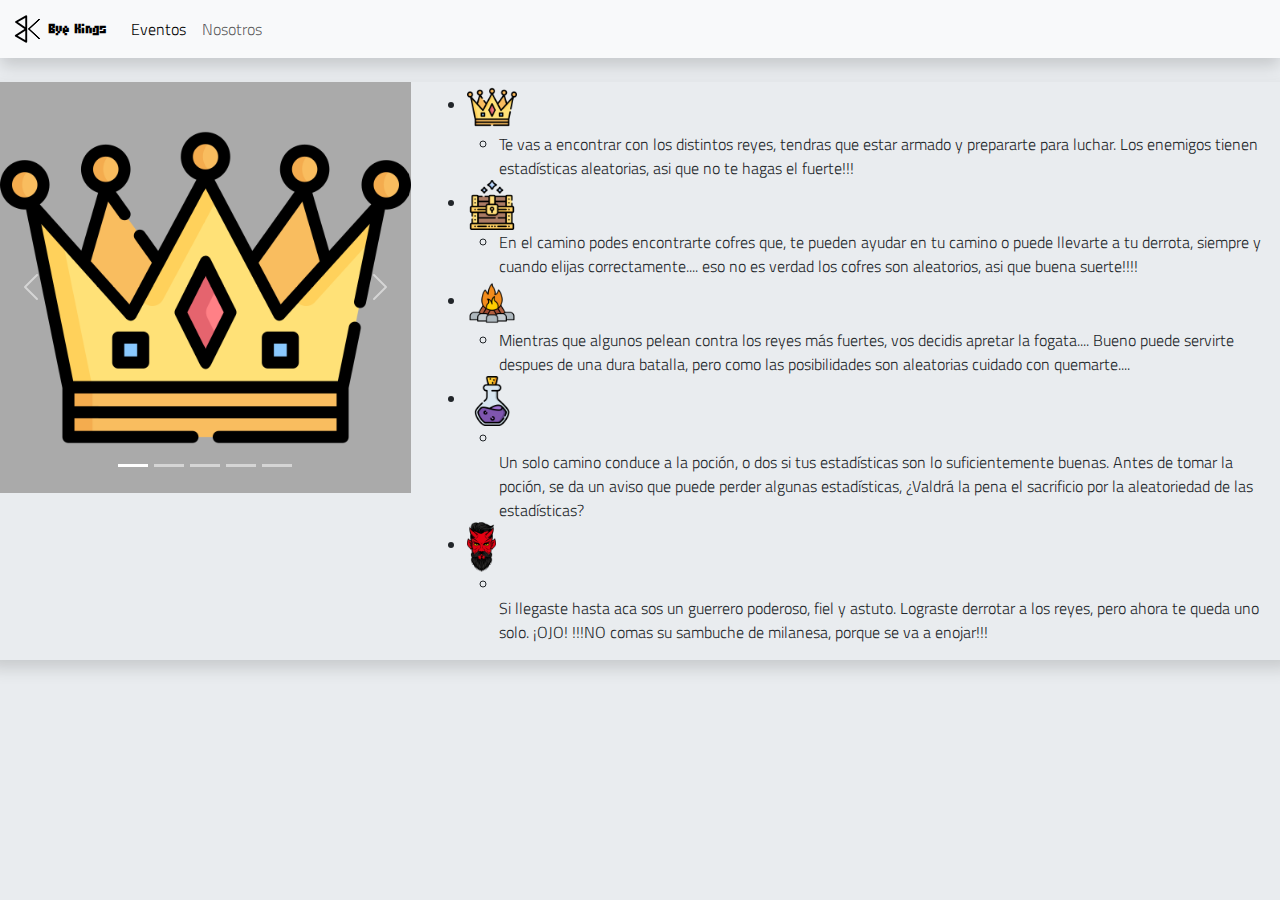
==== Index-2.html @ fb82991f "add web" ====
<!DOCTYPE html>
<html>

<head>
    <meta charset="UTF-8">
    <meta name="viewport" content="width=device-width, initial-scale=1.0">
    <title>Bye Kings</title>
    <link rel="icon" href="berkano.png" type="image/x-icon">
    <link href="https://cdn.jsdelivr.net/npm/bootstrap@5.3.3/dist/css/bootstrap.min.css" rel="stylesheet"
        integrity="sha384-QWTKZyjpPEjISv5WaRU9OFeRpok6YctnYmDr5pNlyT2bRjXh0JMhjY6hW+ALEwIH" crossorigin="anonymous">
    <link rel="stylesheet" href="style.css">
    <link rel="preconnect" href="https://fonts.googleapis.com">
    <link rel="preconnect" href="https://fonts.gstatic.com" crossorigin>
    <link href="https://fonts.googleapis.com/css2?family=Micro+5&display=swap" rel="stylesheet">
    <link
        href="https://fonts.googleapis.com/css2?family=Major+Mono+Display&family=Titillium+Web:ital,wght@0,200;0,300;0,400;0,600;0,700;0,900;1,200;1,300;1,400;1,600;1,700&display=swap"
        rel="stylesheet">


</head>


<body class="bg-body-secondary">
    <div class="shadow mb-4 bg-body-tertiary rounded">
        <nav class="navbar navbar-expand-lg bg-body-tertiary">
          <div class="container-fluid">
            <a class="navbar-brand micro-5-regular" href="Index.html">
              <img src="berkano.png" alt="berkanalogo">
              Bye Kings
            </a>
            <button class="navbar-toggler" type="button" data-bs-toggle="collapse" data-bs-target="#navbarNav"
              aria-controls="navbarNav" aria-expanded="false" aria-label="Toggle navigation">
              <span class="navbar-toggler-icon"></span>
            </button>
            <div class="collapse navbar-collapse" id="navbarNav">
              <ul class="navbar-nav">
                <li class="nav-item">
                  <a class="nav-link active" aria-current="page" href="Index-2.html">Eventos</a>
                </li>
                <li class="nav-item">
                  <a class="nav-link" href="Index-3.html">Nosotros</a>
                </li>
              </ul>
            </div>
          </div>
        </nav>
      </div>


<div class="row shadow">
    <div class="col-md-4">
        <div id="carouselExampleCaptions" class="carousel slide ">
            <div class="carousel-indicators">
                <button type="button" data-bs-target="#carouselExampleCaptions" data-bs-slide-to="0" class="active"
                    aria-current="true" aria-label="Slide 1"></button>
                <button type="button" data-bs-target="#carouselExampleCaptions" data-bs-slide-to="1"
                    aria-label="Slide 2"></button>
                <button type="button" data-bs-target="#carouselExampleCaptions" data-bs-slide-to="2"
                    aria-label="Slide 3"></button>
                    <button type="button" data-bs-target="#carouselExampleCaptions" data-bs-slide-to="3"
                    aria-label="Slide 4"></button>
                    <button type="button" data-bs-target="#carouselExampleCaptions" data-bs-slide-to="4"
                    aria-label="Slide 5"></button>
            </div>
            <div class="carousel-inner">
                <div class="carousel-item active">
                    <img src="Img/game/KingBad - copia.png" class="d-block w-100" alt="Corona">
                    <div class="carousel-caption d-none d-md-block">
                    </div>
                </div>
                <div class="carousel-item">
                    <img src="Img/game/cofre-del-tesoro cartoon - copia.png" class="d-block w-100" alt="Cofre del tesoro">
                    <div class="carousel-caption d-none d-md-block">
                    </div>
                </div>
                <div class="carousel-item">
                    <img src="Img/game/fireee - copia.png" class="d-block w-100" alt="Fuego">
                    <div class="carousel-caption d-none d-md-block">
                    </div>
                </div>
                <div class="carousel-item">
                    <img src="Img/game/potion - copia.png" class="d-block w-100" alt="Poción">
                    <div class="carousel-caption d-none d-md-block">
                    </div>
                </div>
                <div class="carousel-item">
                    <img src="Img/game/bossIcon.png" class="d-block w-100" alt="Jefe Final">
                    <div class="carousel-caption d-none d-md-block">
                    </div>
                </div>
            </div>
            <button class="carousel-control-prev" type="button" data-bs-target="#carouselExampleCaptions"
                data-bs-slide="prev">
                <span class="carousel-control-prev-icon" aria-hidden="true"></span>
                <span class="visually-hidden">Previous</span>
            </button>
            <button class="carousel-control-next" type="button" data-bs-target="#carouselExampleCaptions"
                data-bs-slide="next">
                <span class="carousel-control-next-icon" aria-hidden="true"></span>
                <span class="visually-hidden">Next</span>
            </button>
        </div>
    </div>
    <div class="col-md-8">
        <ul class="lista">
           <li><img src="Img/game/KingBad ico.ico" class="ico" alt="crown" type="image/x-icon">
            <ul><li>Te vas a encontrar con los distintos reyes, tendras que estar armado y prepararte para luchar. Los enemigos tienen estadísticas aleatorias, asi que no te hagas el fuerte!!! </li></ul></li>
           <li><img src="Img/game/cofre-del-tesoro ico.ico" class="ico" alt="chest" type="image/x-icon">
            <ul><li>En el camino podes encontrarte cofres que, te pueden ayudar en tu camino o puede llevarte a tu derrota, siempre y cuando elijas correctamente.... eso no es verdad los cofres son aleatorios, asi que buena suerte!!!!</li></ul></li></li>
           <li><img src="Img/game/fireee ico.ico" class="ico" alt="fire" type="image/x-icon">
            <ul><li>Mientras que algunos pelean contra los reyes más fuertes, vos decidis apretar la fogata.... Bueno puede servirte despues de una dura batalla, pero como las posibilidades son aleatorias cuidado con quemarte....</li></ul></li></li>
           <li><img src="Img/game/potion ico.ico" class="ico" alt="potion" type="image/x-icon">
            <ul><li></li>Un solo camino conduce a la poción, o dos si tus estadísticas son lo suficientemente buenas. Antes de tomar la poción, se da un aviso que puede perder algunas estadísticas, ¿Valdrá la pena el sacrificio por la aleatoriedad de las estadísticas?</ul></li></li>
           <li><img src="Img/game/bossIcon ico.ico" class="ico" alt="boss" type="image/x-icon">
            <ul><li></li>Si llegaste hasta aca sos un guerrero poderoso, fiel y astuto. Lograste derrotar a los reyes, pero ahora te queda uno solo. ¡OJO! !!!NO comas su sambuche de milanesa, porque se va a enojar!!! </ul></li></li>
        </div>
        </ul>
    </div>

    </div>



        <script src="https://cdn.jsdelivr.net/npm/@popperjs/core@2.11.8/dist/umd/popper.min.js"
            integrity="sha384-I7E8VVD/ismYTF4hNIPjVp/Zjvgyol6VFvRkX/vR+Vc4jQkC+hVqc2pM8ODewa9r"
            crossorigin="anonymous"></script>
        <script src="https://cdn.jsdelivr.net/npm/bootstrap@5.3.3/dist/js/bootstrap.min.js"
            integrity="sha384-0pUGZvbkm6XF6gxjEnlmuGrJXVbNuzT9qBBavbLwCsOGabYfZo0T0to5eqruptLy"
            crossorigin="anonymous"></script>
</body>
<footer>

</footer>

</html>
---- style.css ----
body
{
    font-family: "Titillium Web", sans-serif;
  font-weight: 300;
  font-style: normal;
      
}
.download
{
    float: right;
}

.carousel
{
    width: 100%;
    background: rgb(170, 170, 170);
}

.micro-5-regular {
    font-family: "Micro 5", sans-serif;
    font-weight: 1000;
    font-style: normal;
  }
.cit
{
    height: 300px;
}
.lista{
    float: left;

}
.ico
{
    height: 50px;
}
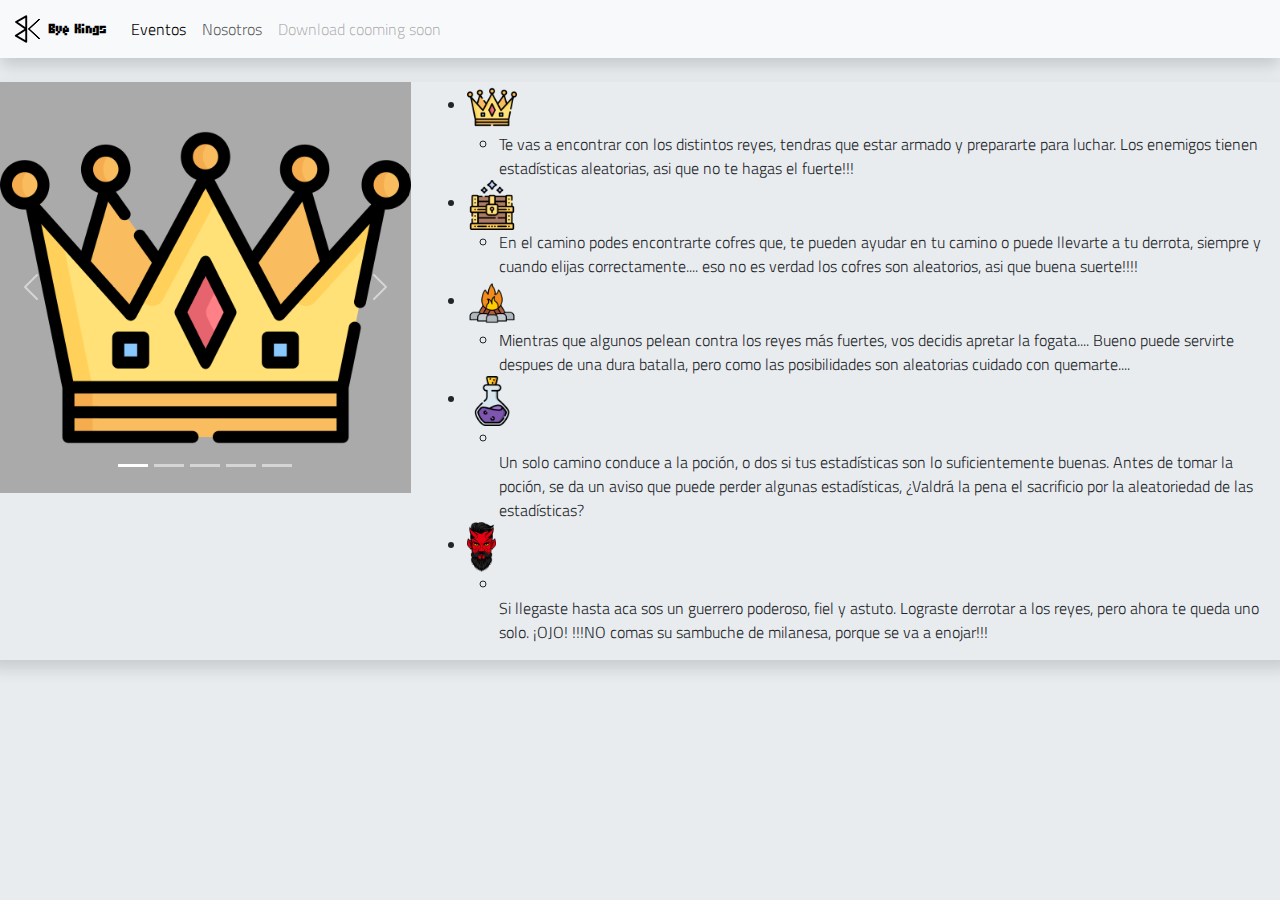
==== commit 44f64729: "fix nav" ====
--- a/Index-2.html
+++ b/Index-2.html
@@ -40,12 +40,14 @@
                 <li class="nav-item">
                   <a class="nav-link" href="Index-3.html">Nosotros</a>
                 </li>
+                <li class="nav-item download">
+                  <a class="nav-link disabled" aria-disabled="true">Download cooming soon</a>
+                </li>
               </ul>
             </div>
           </div>
         </nav>
       </div>
-
 
 <div class="row shadow">
     <div class="col-md-4">
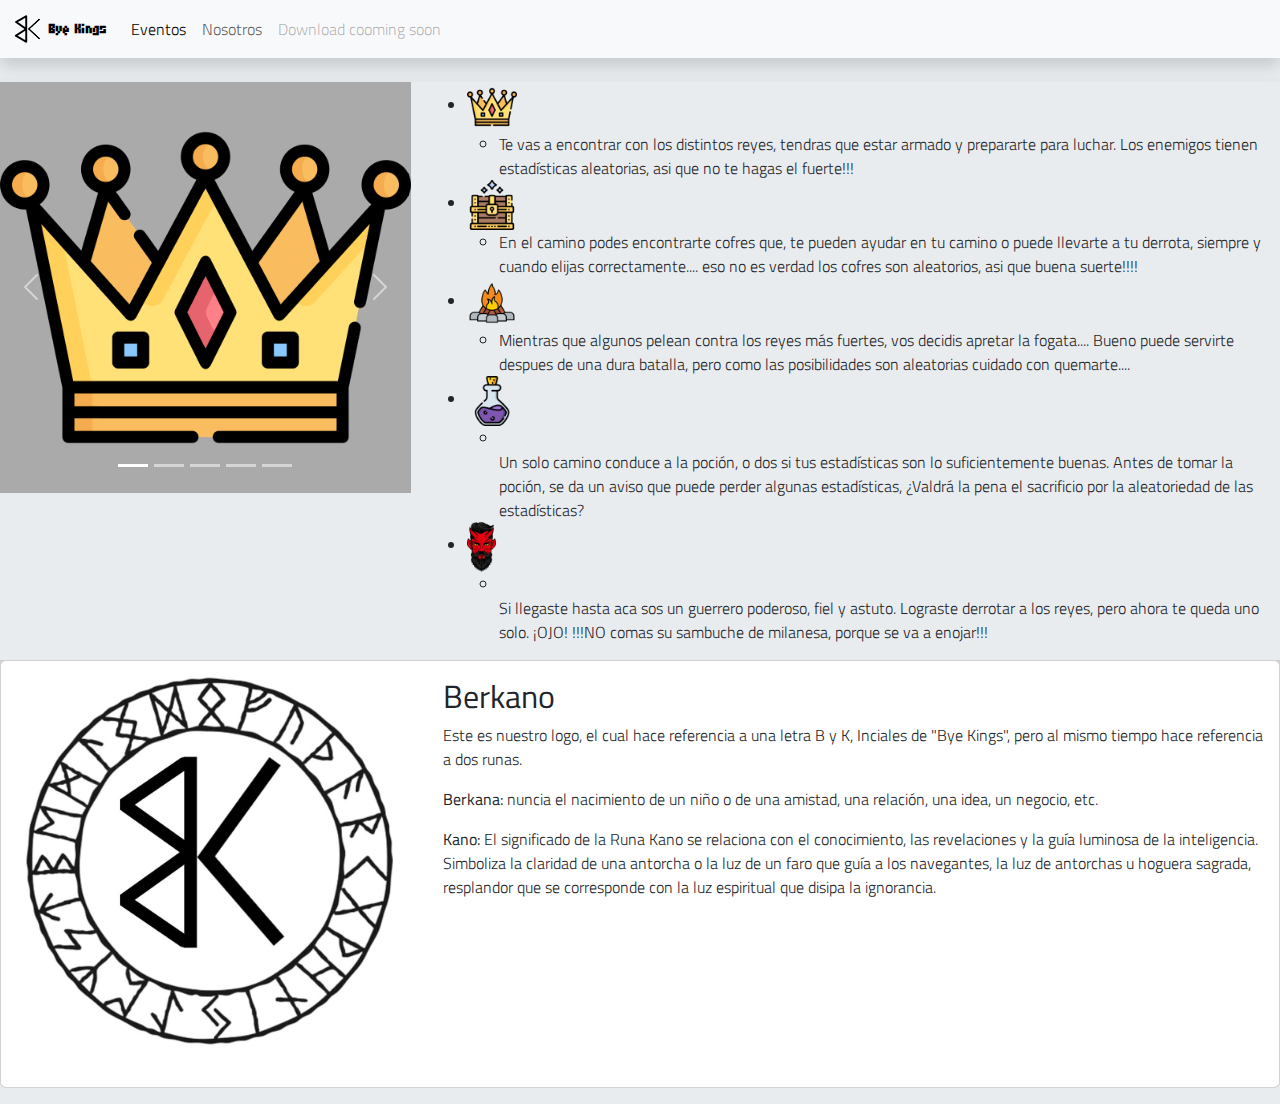
==== commit 1bf3d692: "modified juegazo.aia" ====
--- a/Index-2.html
+++ b/Index-2.html
@@ -119,7 +119,21 @@
         </ul>
     </div>
 
-    </div>
+    <div class="card mb-3">
+        <div class="row g-0">
+          <div class="col-md-4">
+            <img src="Img/game/logo.jpg" class="img-fluid rounded-start" alt="...">
+          </div>
+          <div class="col-md-8">
+            <div class="card-body">
+              <h2 class="card-title">Berkano</h2>
+              <p class="card-text">Este es nuestro logo, el cual hace referencia a una letra B y K, Inciales de "Bye Kings", pero al mismo tiempo hace referencia a dos runas.</p>
+              <p class="card-text"><b>Berkana:</b> nuncia el nacimiento de un niño o de una amistad, una relación, una idea, un negocio, etc.</p>
+              <p><b>Kano: </b> El significado de la Runa Kano se relaciona con el conocimiento, las revelaciones y la guía luminosa de la inteligencia. Simboliza la claridad de una antorcha o la luz de un faro que guía a los navegantes, la luz de antorchas u hoguera sagrada, resplandor que se corresponde con la luz espiritual que disipa la ignorancia.</p>
+            </div>
+          </div>
+        </div>
+      </div>
 
 
 
